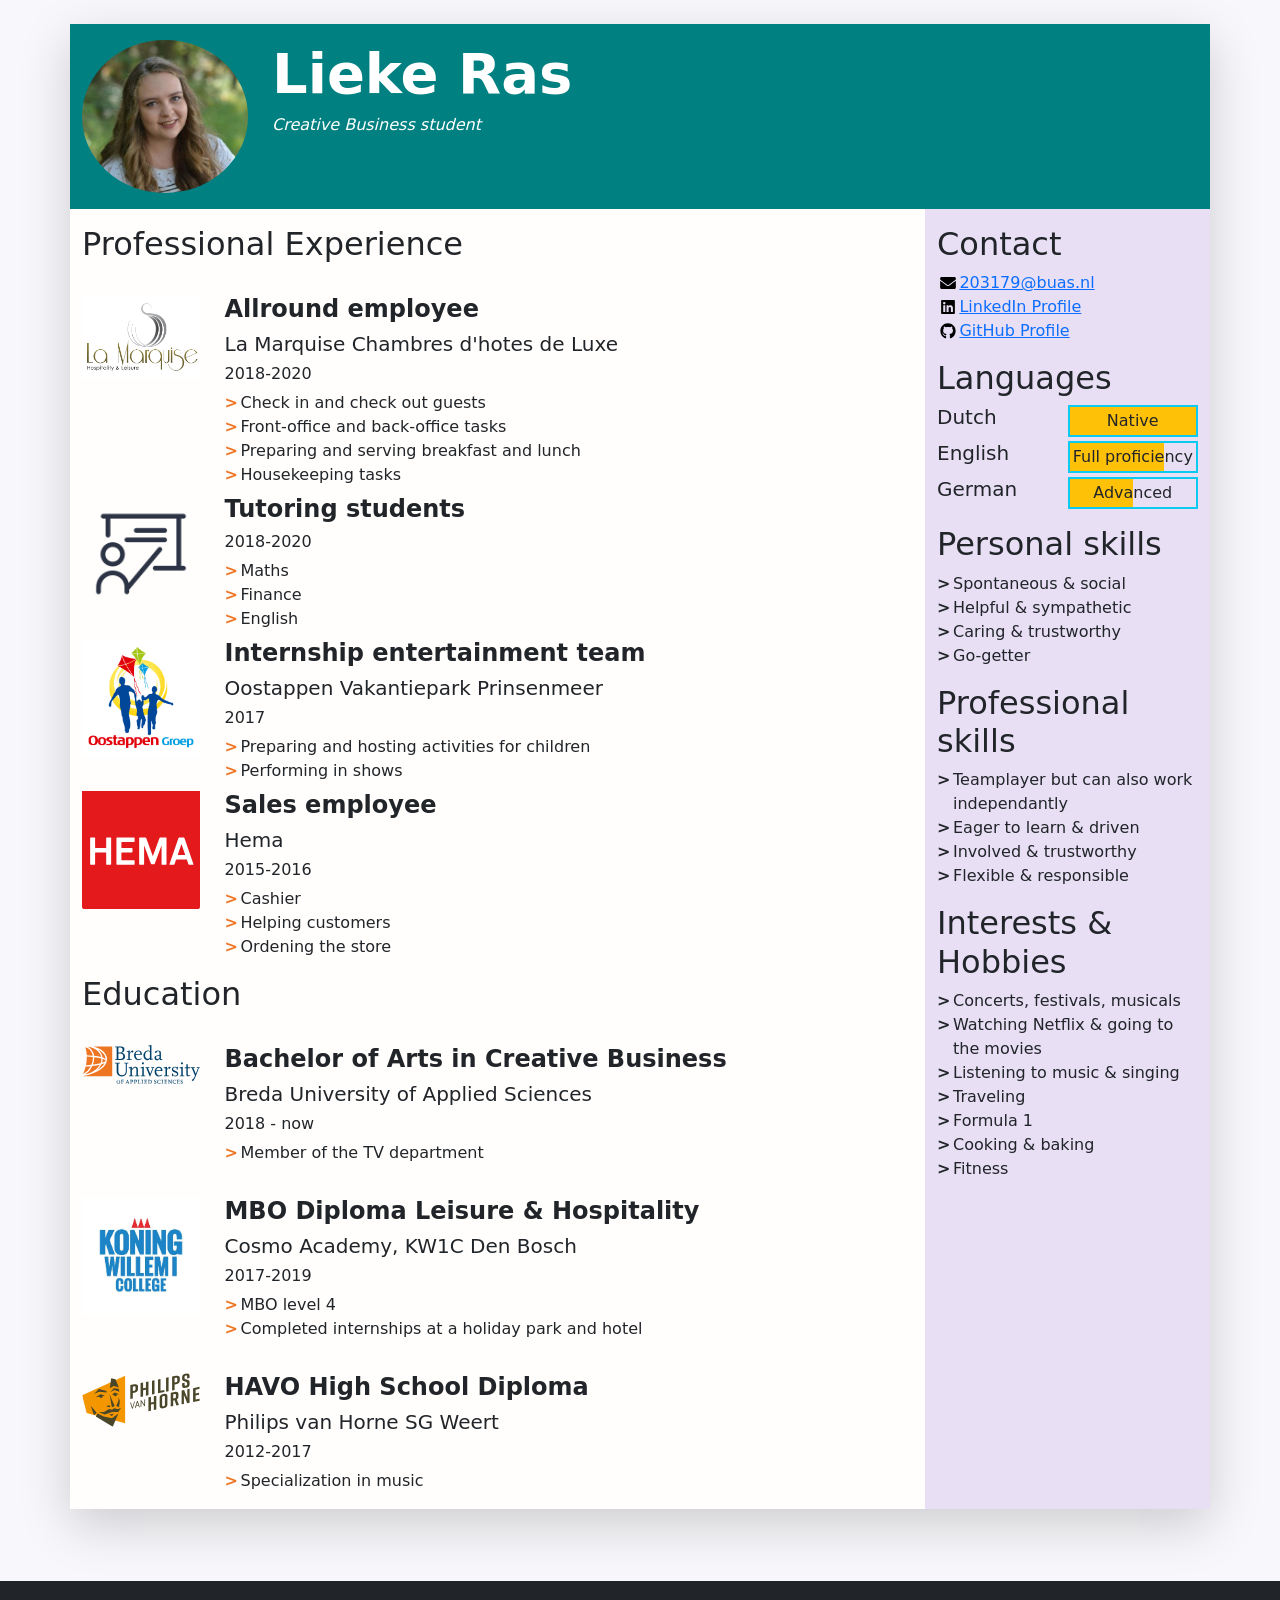
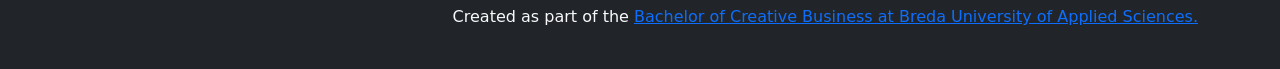
==== index.html @ f81456a2 "Fixing errors" ====
<!doctype html>
<html class="h-100" lang="en">
  
  <!-- An HTML document always starts with a "head", i.e. information about the page that isn't directly visible -->
  <head>
    <meta charset="utf-8">
    <meta name="viewport" content="width=device-width, initial-scale=1, shrink-to-fit=no">

    <!-- Links to the CSS styles from Bootstrap. -->
    <!-- -->
    <link href="https://cdn.jsdelivr.net/npm/bootstrap@5.1.0/dist/css/bootstrap.min.css" rel="stylesheet" integrity="sha384-KyZXEAg3QhqLMpG8r+8fhAXLRk2vvoC2f3B09zVXn8CA5QIVfZOJ3BCsw2P0p/We" crossorigin="anonymous">
    <!-- -->

    <!-- Links to our additional CSS styles -->
    <link rel="stylesheet" href="css/styles.css">

    <!-- Alternative CSS for demonstration purposes. You must deactivate the Bootstrap CSS to activate this one. -->
    <!-- 
    <link rel="stylesheet" href="css/alternative.css">
     -->

    <title>Lieke Ras' Resumé</title>
  </head>
  <!-- End of the head -->

  <!-- Start of the body, which contains everything visible on the page -->
  <body class="d-flex flex-column h-100 justify-content-between">

    <!--
      We use a Bootstrap container to align contents.
      The "container" class can be replaced by "container-fluid" to make a full width page.
      The "my-sm-4" class adds a margin (m) vertical (y) at sizes small (-sm-) and above, of 4 x 6 pixels
      The "resume-container" class doesn't come from Bootstrap, you can use it for your own styles
    -->
    <div class="container shadow-lg my-sm-4 resume-container">

      <!--
        <header> is a semantic element: it works exactly like <div>, but it gives information about the role of the code below.
        The "row" class is used for the Bootstrap grid.
      -->
      <header class="row resume-header justify-content-center">
        <!--
          A container to wrap around the portrait and align it. We use Bootstrap grid columns.
          This constrains the portrait to columns of decreasing sizes
        -->
        <div class="portrait-container col-5 col-sm-4 col-md-3 col-lg-2">
          <!--
            "w-100" makes sure the image takes the full width of the column it's in
            "rounded-circle" cuts a circle around the image
          -->
          <img class="w-100 rounded-circle my-3" src="images/lieke-CV-foto-goed.jpg" alt="Portrait of Lieke Ras" width="522">
        </div>
        <!--
          A container to wrap around your name and tagline. Full-width at small size, then columns of increasing size.
        -->
        <div class="col-12 col-sm-8 col-md-9 col-lg-10 my-3 header-content">
          <h1 class="fw-bolder display-4">Lieke Ras</h1>
          <h6 class="fst-italic tagline">Creative Business student</h6>
         
        </div>
      </header>

      <!--
        Another row in the Bootstrap grid, for the rest of the résumé.
        Biography and other details will be on top of each other at sizes XS and S, then next to each other.
        Use the "flex-row-reverse" class here to swap the columns around.
      -->
      <div class="row resume-bottom">

        <!--
          <main> is another semantic element. It will contain biographical info (professional experience and education).
        -->
        <main class="col-md-7 col-lg-8 col-xl-9 resume-main">

          <!--
            <section> is yet another semantic element. The first one is for professional experience.
          -->
          <section class="my-3 biography-section">
            <h2>Professional Experience</h2>
			  <br>
          
            <!--
              Each list item (li) in the unordered list (ul) below will be one job.
              "list-unstyled" is a class that hides the bullet points of a list.
            -->
            <ul class="biography-list list-unstyled">

              <!-- Top item (generally the latest or most relevant) in professional experience -->
              <li class="biography-item row mb-2">
                <!-- We're using a grid inside a grid so we can align logos and text -->
                <div class="logo-container col-3 col-sm-2 col-md-3 col-lg-2">
                  <img class="biography-logo mw-100 d-block mx-auto" src="images/employers/la-marquise.png" alt="La Marquise" width="228">
                </div>
                <div class="biography-contents col-9 col-sm-10 col-md-9 col-lg-10">
                  <h4 class="fw-bolder">Allround employee</h4>
					<h5>La Marquise Chambres d'hotes de Luxe</h5>
                  <h6>2018-2020</h6>
                  <!-- Use the list below to talk about your achievements -->
                  <ul class="biography-details list-unstyled">
                    <li>Check in and check out guests</li>
					  <li>Front-office and back-office tasks</li>
                    <li>Preparing and serving breakfast and lunch</li>
                    <li>Housekeeping tasks&nbsp; &nbsp;</li>
                  </ul>
                </div>
              </li>

              <!-- 2nd item in professional experience -->
              <li class="biography-item row mb-2">
                <div class="logo-container col-3 col-sm-2 col-md-3 col-lg-2">
                <!-- We're using a grid inside a grid so we can align logos and text -->
                  <img class="biography-logo mw-100 d-block mx-auto" src="images/employers/teacher.png" alt="Tutoring" width="512">
                </div>
                <div class="biography-contents col-9 col-sm-10 col-md-9 col-lg-10">
                  <h4 class="fw-bolder">Tutoring students&nbsp;</h4>
                  <h6>2018-2020</h6>
                  <ul class="biography-details list-unstyled">
                    <li>Maths</li>
                    <li>Finance</li>
                    <li>English</li>
                  </ul>
                </div>
              </li>
				
				<li class="biography-item row mb-2">
                <div class="logo-container col-3 col-sm-2 col-md-3 col-lg-2">
                <!-- We're using a grid inside a grid so we can align logos and text -->
                  <img class="biography-logo mw-100 d-block mx-auto" src="images/employers/Oostappen.png" alt="Oostappen" width="180">
                </div>
                <div class="biography-contents col-9 col-sm-10 col-md-9 col-lg-10">
                  <h4 class="fw-bolder">Internship entertainment team</h4>
					<h5>Oostappen Vakantiepark Prinsenmeer</h5>
                  <h6>2017&nbsp;</h6>
                  <ul class="biography-details list-unstyled">
                    <li>Preparing and hosting activities for children</li>
                    <li>Performing in shows</li>
				  </ul>
                </div>
              </li>
				<li class="biography-item row mb-2">
                <div class="logo-container col-3 col-sm-2 col-md-3 col-lg-2">
                <!-- We're using a grid inside a grid so we can align logos and text -->
                  <img class="biography-logo mw-100 d-block mx-auto" src="images/employers/HEMA_Logo.svg" alt="HEMA" width="250">
                </div>
                <div class="biography-contents col-9 col-sm-10 col-md-9 col-lg-10">
                  <h4 class="fw-bolder">Sales employee&nbsp;</h4>
					<h5>Hema</h5>
                  <h6>2015-2016&nbsp;</h6>
                  <ul class="biography-details list-unstyled">
                    <li>Cashier</li>
                    <li>Helping customers</li>
					  <li>Ordening the store</li>
				  </ul>
                </div>
              </li>	  
					  

          <!-- We're done with jobs, let's move on to schools -->

  <section class="my-3 biography-section">
            <h2>Education</h2>
           <br>
<ul class="biography-list list-unstyled">

          <!-- Top item in education. And by "top", I mean a Bachelor in Creative Business at BUas. -->
          <li class="biography-item row mb-2">
            <div class="logo-container col-3 col-sm-2 col-md-3 col-lg-2">
              <img class="biography-logo mw-100 d-block mx-auto" src="images/schools/logo-buas.svg" alt="BUas" width="120">
            </div>
            <div class="biography-contents col-9 col-sm-10 col-md-9 col-lg-10">
              <h4 class="fw fw-bolder">Bachelor of Arts in Creative Business</h4>
				<h5>Breda University of Applied Sciences</h5>
              <h6>2018 - now</h6>
              <!-- Use the list below to talk about minors, exchanges, extra-curricular activities. -->
              <ul class="biography-details list-unstyled">
                <li>Member of the TV department</li>

              </ul>
            </div>
          </li>
<br>
          <!-- 2nd item in education -->
          <li class="biography-item row mb-2">
            <div class="logo-container col-3 col-sm-2 col-md-3 col-lg-2">
              <img class="biography-logo mw-100 d-block mx-auto" src="images/schools/KW1C.jpg" alt="KW1C" width="694">
            </div>
            <div class="biography-contents col-9 col-sm-10 col-md-9 col-lg-10">
              <h4 class="fw-bolder">MBO Diploma Leisure &amp; Hospitality&nbsp;</h4>
				<h5>Cosmo Academy, KW1C Den Bosch</h5>
              <h6>2017-2019</h6>
              <ul class="biography-details list-unstyled">
                <li>MBO level 4</li>
				  <li>Completed internships at a holiday park and hotel</li>
              </ul>
            </div>
          </li>
          
			  <br>
			  <li class="biography-item row mb-2">
            <div class="logo-container col-3 col-sm-2 col-md-3 col-lg-2">
              <img class="biography-logo mw-100 d-block mx-auto" src="images/schools/philipsvanhorne-logo.svg" alt="Philips van Horne" width="545">
            </div>
            <div class="biography-contents col-9 col-sm-10 col-md-9 col-lg-10">
              <h4 class="fw-bolder">HAVO High School Diploma</h4>
				<h5>Philips van Horne SG Weert</h5>
              <h6>2012-2017</h6>
              <ul class="biography-details list-unstyled">
                <li>Specialization in music</li>
              </ul>
            </div>
          </li>
    </ul>
          </section>

          <!-- This is the end of the "Education" section -->
			  </ul>
				</section>        </main>

        <!--
          We're done with the first column.
          We now move on to the column with contact details, languages and other skills
          <aside> is also a semantic element.
        -->
        <aside class="col-md-5 col-lg-4 col-xl-3 resume-aside">

          <!-- The first block will be contact details -->
          <section class="my-3 aside-section">
            <h2>Contact</h2>
            <!--
              A list of all your contact details.
              There are more icons in the images/icons folder, have a look if you want to add your LinkedIn or TikTok profile.
              Be careful and only put channels through which you really want to be contacted.
              If your phone number is your personal one, you may want to remove it!
            -->
            <ul class="contact-list list-unstyled">
              <li class="contact-item">
                <a class="d-flex align-items-center" href="mailto:203179@buas.nl" target="_blank">
                  <img class="contact-icon" src="images/icons/envelope.svg" alt="Email">
                  203179@buas.nl
                </a>
              </li>
              <li class="contact-item">
                <a class="d-flex align-items-center" href="https://www.linkedin.com/in/lieke-ras/" target="_blank">
                  <img class="contact-icon" src="images/icons/linkedin.svg" alt="LinkedIn">
                  LinkedIn Profile
                </a>
              </li>
              <li class="contact-item">
                <a class="d-flex align-items-center" href="https://github.com/lieke99" target="_blank">
                  <img class="contact-icon" src="images/icons/github.svg" alt="GitHub">
                  GitHub Profile
                </a>
              </li>
            </ul>
          </section>

          <!-- End of contact details, moving on to languages -->

          <section class="my-3 aside-section">
            <h2>Languages</h2>
			  
            <!-- Each item in the list is a language. Modify, add or remove depending on what you speak -->
            <ul class="language-list list-unstyled">
              <li class="language-item d-flex mb-1">
                <h5 class="language-name w-50">Dutch</h5>
                <div class="language-level w-50 border border-info border-2 position-relative">
                  <!-- The div below is a progress bar. Choose between w-25, w-50, w-75 and w-100 to show your level of fluency -->
                  <div class="language-progress position-absolute bg-warning h-100 w-100"></div>
                  <h6 class="position-absolute w-100 text-center top-0 py-1">Native</h6>
                </div>
              </li>
              <li class="language-item d-flex mb-1">
                <h5 class="language-name w-50">English</h5>
                <div class="language-level w-50 border border-info border-2 position-relative">
                  <!-- The div below is a progress bar. Choose between w-25, w-50, w-75 and w-100 to show your level of fluency -->
                  <div class="language-progress position-absolute bg-warning h-100 w-75"></div>
                  <h6 class="position-absolute w-100 text-center top-0 py-1">Full proficiency</h6>
                </div>
              </li>
              <li class="language-item d-flex mb-1">
                <h5 class="language-name w-50">German</h5>
                <div class="language-level w-50 border border-info border-2 position-relative">
                  <!-- The div below is a progress bar. Choose between w-25, w-50, w-75 and w-100 to show your level of fluency -->
                  <div class="language-progress position-absolute bg-warning h-100 w-50"></div>
                  <h6 class="position-absolute w-100 text-center top-0 py-1">Advanced</h6>
                </div>
              </li>
              
            </ul>
          </section>

          <!-- End of contact details, moving on to other skills -->

          <section class="my-3 aside-section">
            <h2>Personal skills</h2>
  <ul class="skill-list list-unstyled">
              <li class="skill-item">Spontaneous &amp; social</li>
              <li class="skill-item">Helpful &amp; sympathetic&nbsp;&nbsp;</li>
              <li class="skill-item">Caring &amp; trustworthy</li>
				<li>Go-getter</li>
            </ul>
		
			  <section class="my-3 aside-section">
            <h2>Professional skills</h2>
            <ul class="skill-list list-unstyled">
              <li class="skill-item">Teamplayer but can also work independantly&nbsp;</li>
              <li class="skill-item">Eager to learn &amp; driven</li>
              <li class="skill-item">Involved &amp; trustworthy</li>
				<li>Flexible &amp; responsible</li>
            </ul>
          </section>

          <!-- End of other skills, moving on to interest and hobbies -->

          <section class="my-3 aside-section">
            <h2>Interests &amp; Hobbies</h2>
            <ul class="skill-list list-unstyled">
              <li class="skill-item">Concerts, festivals, musicals</li>
              <li class="skill-item">Watching Netflix &amp; going to the movies</li>
				<li>Listening to music & singing</li>
				<li>Traveling</li>
				<li>Formula 1</li>
				<li>Cooking & baking</li>
				<li>Fitness</li>
            </ul>
  </section>
			</section>
        </aside>
      </div>
    </div>

    <!-- And now, a footer! -->
    <footer class="bg-dark mt-sm-5 py-4 text-light">
      <p class="container text-end">
        Created as part of the <a href="https://www.buas.nl/en/programmes/creative-business" target="_blank">Bachelor of Creative Business at Breda University of Applied Sciences.</a>
      </p>
    </footer>

  </body>
</html>
---- css/styles.css ----
/* Use this file to use your own styles*/

/* Import declaration to use Google Fonts - check https://fonts.google.com/ for details */
@import url('https://fonts.googleapis.com/css2?family=Lato:ital,wght@0,400;0,700;1,400;1,700&display=swap');
@import url('https://fonts.googleapis.com/css2?family=Nunito:wght@300&display=swap');

/* Styles for the body */

body {
	font-family: Nunito
	color: #202030;
	background-color: #f8f8fc;
}

/* Styles for custom classes in the document. (There are more, try to find them out!) */

.resume-header {
    background-color: #008080;
	color: white
}

.resume-main {
	background-color: #fffefc;
}

.resume-aside {
	background-color: #E8DFF5;
}

/* Styles for lists in the document */

.biography-details li::before, .skill-list li::before {
	content: ">";
	font-weight: 800;
	display: inline-block;
	width: 1em;
	margin-left: -1em;
}

.biography-details li::before {
	color: #EE7623;
}

.biography-details li, .skill-list li {
	padding-left: 1em;
}

/* Styles for contact icons */

.contact-icon {
	height: 1em;
	flex-basis: 1.4em;
}
---- css/alternative.css ----
@import url(https://api.fontshare.com/css?f[]=telma@900&f[]=erode@1&display=swap);

/* Starting with a CSS reset */

* {
	margin: 0;
	border: 0;
	padding: 0;
	font-size: inherit;
	font-weight: inherit;
	box-sizing: border-box;
}

ol, ul {
	list-style: none;
}

/* Defining font styles for the whole body */

html {
	height: 100%;
}

body {
	font-family: "Erode", serif;
	background-color: #ffffff;
	color: #000020;
	font-size: clamp(16px, 1.5vw, 20px);
	line-height: 1.1;
	height: 100%;
}

h1, h2, h3, h4, p, li, dt {
	margin: .3em 0;
}

.resume-container {
	display: flex;
	flex-flow: row;
	margin: 0 auto;
	height: 100%;
}

.resume-bottom {
	display: flex;
	flex-flow: row wrap;
	width: 100%;
	overflow-y: auto;
}

.resume-main, .resume-aside {
	display: flex;
	flex-flow: column;
}

section {
	padding: .5em;
}

section {
	background-image: linear-gradient(to bottom, rgba(120, 120, 120, .1), transparent);
	flex: 1 0 auto;
}

footer {
	display: none;
}

/* Styles for the header (photo, tagline, etc.) */

.resume-header {
	width: 16%;
	max-width: 220px;
	min-width: 80px;
	display: flex;
	flex-flow: column;
	background-color: #301010;
	color: #f0f0f0;
	height: 100%;
	background-image: linear-gradient(to bottom, rgba(255, 255, 255, .1), transparent);
}

.portrait-container {
	margin: 10px;
	border-radius: 130px;
	background-color: rgba(120,120,120,.4);
	max-height: 30%;
}

.portrait-container img {
	border-radius: 130px;
	width: 100%;
	max-height: 100%;
}

.header-content {
	text-align: center;
	display:  flex;
	flex-flow: row;
	justify-content: center;
	overflow: hidden;
}

h1 {
	font-size: clamp(28px, 3vh, 40px);
	font-weight: 900;
	font-family:  Telma;
	writing-mode: vertical-lr;
	transform:  rotate(180deg);
}

.tagline {
	font-size: clamp(22px, 2.5vh, 30px);
	font-weight: 200;
	font-style: italic;
	margin: .6em 0;
	writing-mode: vertical-lr;
}

/* Styles for the main column */

.resume-main {
	flex: 1 1 60%;
	background-color: #f0f0f0;
}

.biography-item {
   	display: flex;
   	margin: .6em 0;
}

.logo-container {
	flex: 0 1 20%;
}

.biography-logo {
	display: block;
	margin: .6em auto .3em;
	max-width: 100%;
	max-height: 80px;
}

.biography-contents {
	flex: 1 0 80%;
	padding-left: 5px;
}

.biography-item h4 {
	font-size: 1.5em;
	font-weight: 500;
}

.biography-item h5 {
	font-size: 1.25em;
	font-weight: 300;
	margin-bottom: .5em;
}

.biography-details li::before, .skill-list li::before {
	content: "\2605";
	display: inline-block;
	width: 1em;
	margin-left: -1em;
}

.biography-details li, .skill-list li {
	padding-left: 1em;
}

h2 {
	writing-mode: vertical-lr;
	font-size: clamp(20px, 2.5vh, 36px);
	font-weight: 900;
	font-family:  Telma;
}

.resume-main h2 {
	transform:  rotate(180deg);
	float:  left;
}

.resume-main h2 + * {
	margin-left: 2.2em;
}

/* Styles for the secondary column */

.resume-aside {
	flex: 1 1 250px;
	background-color: #282840;
	color: #f0f0f0;
	display: flex;
	flex-flow: column;
}

.resume-aside a {
	color: #c0c0ff;
}

.resume-aside a:hover {
	opacity: .8;
}

.language-item {
	display: flex;
	margin: .5em 0;
}

.language-name {
	width: 50%;
}

.language-level {
	position: relative;
	font-size: .8em;
	font-weight: 600;
	width: 50%;
	height:  1.6em;
	text-align: center;
	border: 2px solid #fffff0;
	color: #000000;
	text-shadow: 1px 1px 2px #ffffff;
}

.language-level > * {
	position: absolute;
	left: 0;
	top:  0;
	height: 100%;
}

.language-progress {
	background-color: #ffff00;
}

.language-level h6 {
	width: 100%;
}

.w-25 {
	width: 25%;
}

.w-50 {
	width: 50%;
}

.w-75 {
	width: 75%;
}

.w-100 {
	width: 100%;
}

.contact-item a {
	display: flex;
	align-items: center;
}

.contact-icon {
	height: 1em;
	flex-basis: 1.4em;
	filter: invert();
}

aside h2 {
	float:  right;
}

aside h2 + * {
	margin-right: 2.2em;
}
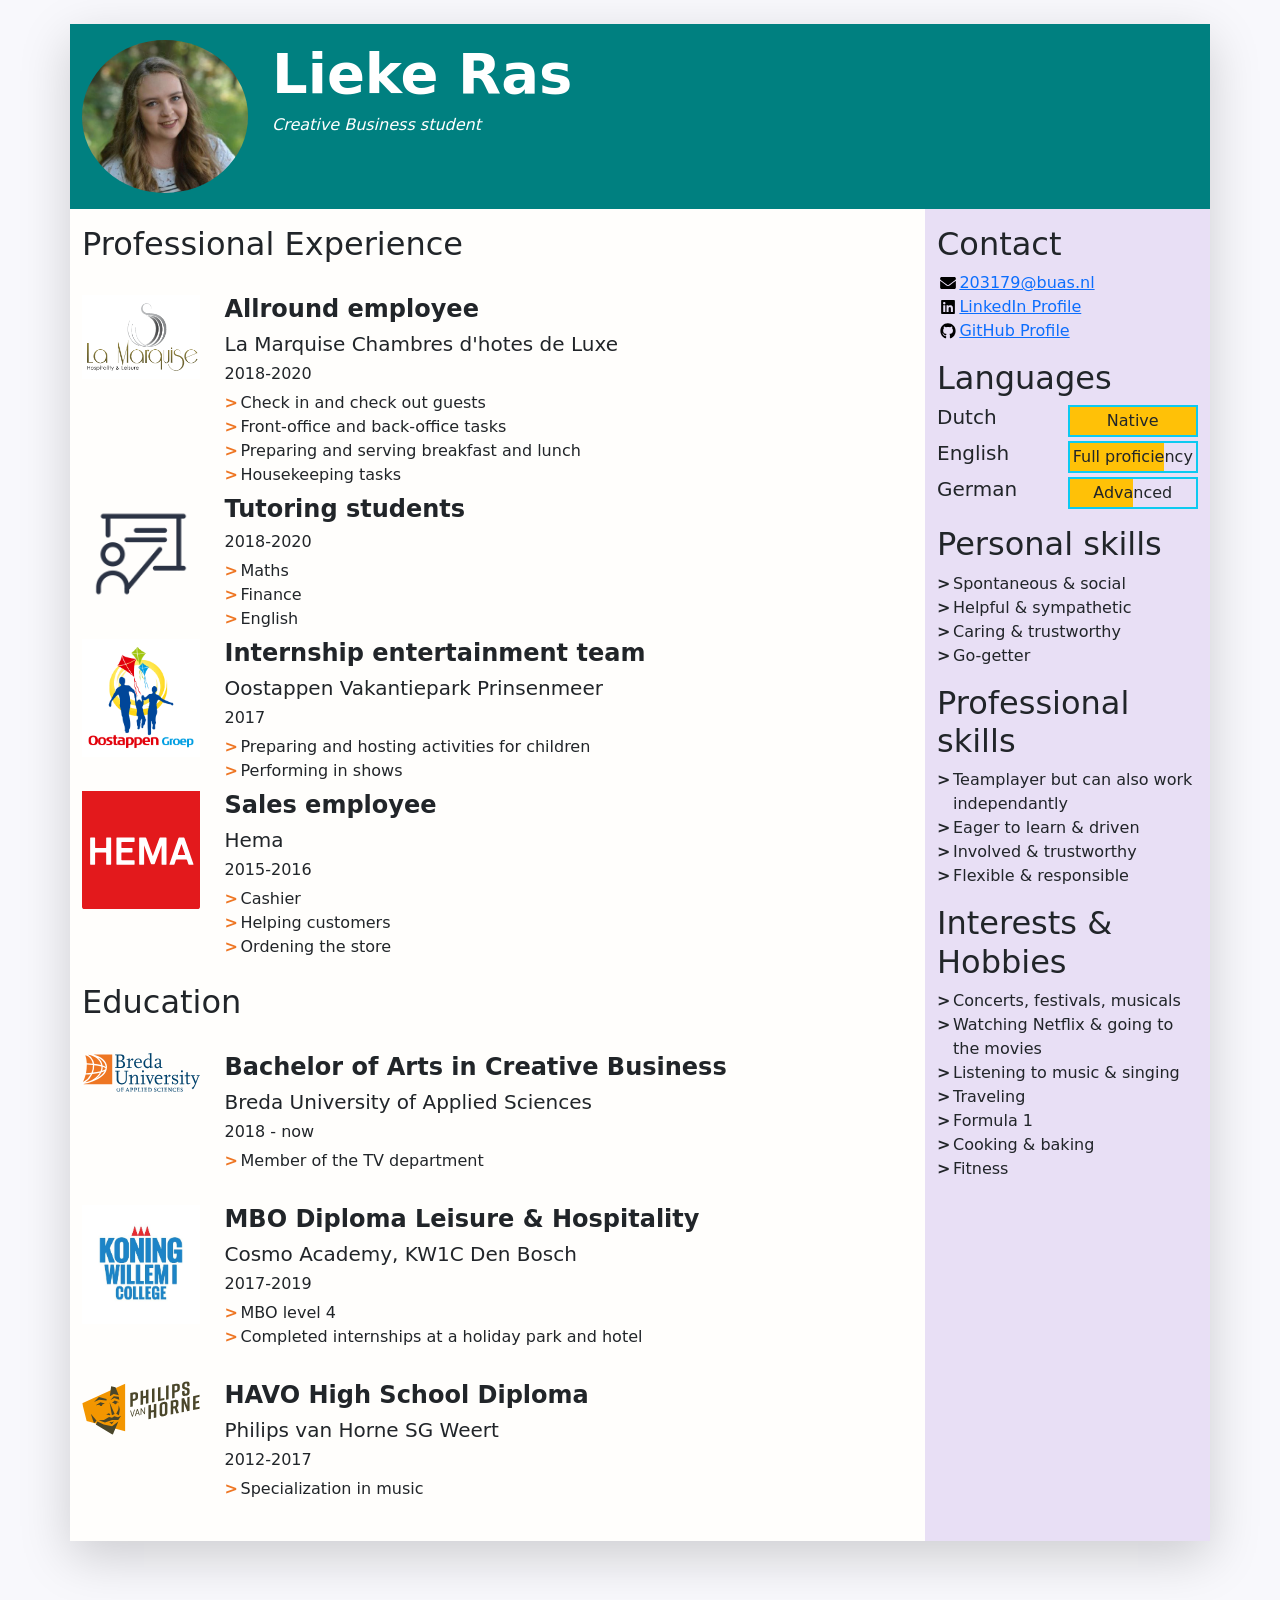
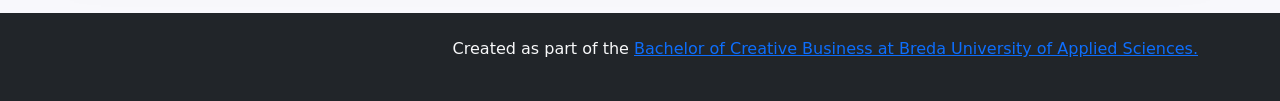
==== commit b47de8a9: "Errors" ====
--- a/index.html
+++ b/index.html
@@ -100,11 +100,10 @@
                     <li>Check in and check out guests</li>
 					  <li>Front-office and back-office tasks</li>
                     <li>Preparing and serving breakfast and lunch</li>
-                    <li>Housekeeping tasks&nbsp; &nbsp;</li>
+                    <li>Housekeeping tasks</li>
                   </ul>
                 </div>
               </li>
-
               <!-- 2nd item in professional experience -->
               <li class="biography-item row mb-2">
                 <div class="logo-container col-3 col-sm-2 col-md-3 col-lg-2">
@@ -112,7 +111,7 @@
                   <img class="biography-logo mw-100 d-block mx-auto" src="images/employers/teacher.png" alt="Tutoring" width="512">
                 </div>
                 <div class="biography-contents col-9 col-sm-10 col-md-9 col-lg-10">
-                  <h4 class="fw-bolder">Tutoring students&nbsp;</h4>
+                  <h4 class="fw-bolder">Tutoring students</h4>
                   <h6>2018-2020</h6>
                   <ul class="biography-details list-unstyled">
                     <li>Maths</li>
@@ -121,7 +120,6 @@
                   </ul>
                 </div>
               </li>
-				
 				<li class="biography-item row mb-2">
                 <div class="logo-container col-3 col-sm-2 col-md-3 col-lg-2">
                 <!-- We're using a grid inside a grid so we can align logos and text -->
@@ -143,9 +141,9 @@
                   <img class="biography-logo mw-100 d-block mx-auto" src="images/employers/HEMA_Logo.svg" alt="HEMA" width="250">
                 </div>
                 <div class="biography-contents col-9 col-sm-10 col-md-9 col-lg-10">
-                  <h4 class="fw-bolder">Sales employee&nbsp;</h4>
+                  <h4 class="fw-bolder">Sales employee</h4>
 					<h5>Hema</h5>
-                  <h6>2015-2016&nbsp;</h6>
+                  <h6>2015-2016</h6>
                   <ul class="biography-details list-unstyled">
                     <li>Cashier</li>
                     <li>Helping customers</li>
@@ -153,15 +151,12 @@
 				  </ul>
                 </div>
               </li>	  
-					  
-
           <!-- We're done with jobs, let's move on to schools -->
-
-  <section class="my-3 biography-section">
+    <div class="row resume-bottom">
+				<section class="my-3 biography-section">
             <h2>Education</h2>
            <br>
-<ul class="biography-list list-unstyled">
-
+	  <ul class="biography-list list-unstyled">
           <!-- Top item in education. And by "top", I mean a Bachelor in Creative Business at BUas. -->
           <li class="biography-item row mb-2">
             <div class="logo-container col-3 col-sm-2 col-md-3 col-lg-2">
@@ -174,7 +169,6 @@
               <!-- Use the list below to talk about minors, exchanges, extra-curricular activities. -->
               <ul class="biography-details list-unstyled">
                 <li>Member of the TV department</li>
-
               </ul>
             </div>
           </li>
@@ -185,7 +179,7 @@
               <img class="biography-logo mw-100 d-block mx-auto" src="images/schools/KW1C.jpg" alt="KW1C" width="694">
             </div>
             <div class="biography-contents col-9 col-sm-10 col-md-9 col-lg-10">
-              <h4 class="fw-bolder">MBO Diploma Leisure &amp; Hospitality&nbsp;</h4>
+              <h4 class="fw-bolder">MBO Diploma Leisure &amp; Hospitality</h4>
 				<h5>Cosmo Academy, KW1C Den Bosch</h5>
               <h6>2017-2019</h6>
               <ul class="biography-details list-unstyled">
@@ -213,7 +207,7 @@
           </section>
 
           <!-- This is the end of the "Education" section -->
-			  </ul>
+				</div> </ul>
 				</section>        </main>
 
         <!--
@@ -295,7 +289,7 @@
             <h2>Personal skills</h2>
   <ul class="skill-list list-unstyled">
               <li class="skill-item">Spontaneous &amp; social</li>
-              <li class="skill-item">Helpful &amp; sympathetic&nbsp;&nbsp;</li>
+              <li class="skill-item">Helpful &amp; sympathetic</li>
               <li class="skill-item">Caring &amp; trustworthy</li>
 				<li>Go-getter</li>
             </ul>
@@ -303,7 +297,7 @@
 			  <section class="my-3 aside-section">
             <h2>Professional skills</h2>
             <ul class="skill-list list-unstyled">
-              <li class="skill-item">Teamplayer but can also work independantly&nbsp;</li>
+              <li class="skill-item">Teamplayer but can also work independantly</li>
               <li class="skill-item">Eager to learn &amp; driven</li>
               <li class="skill-item">Involved &amp; trustworthy</li>
 				<li>Flexible &amp; responsible</li>
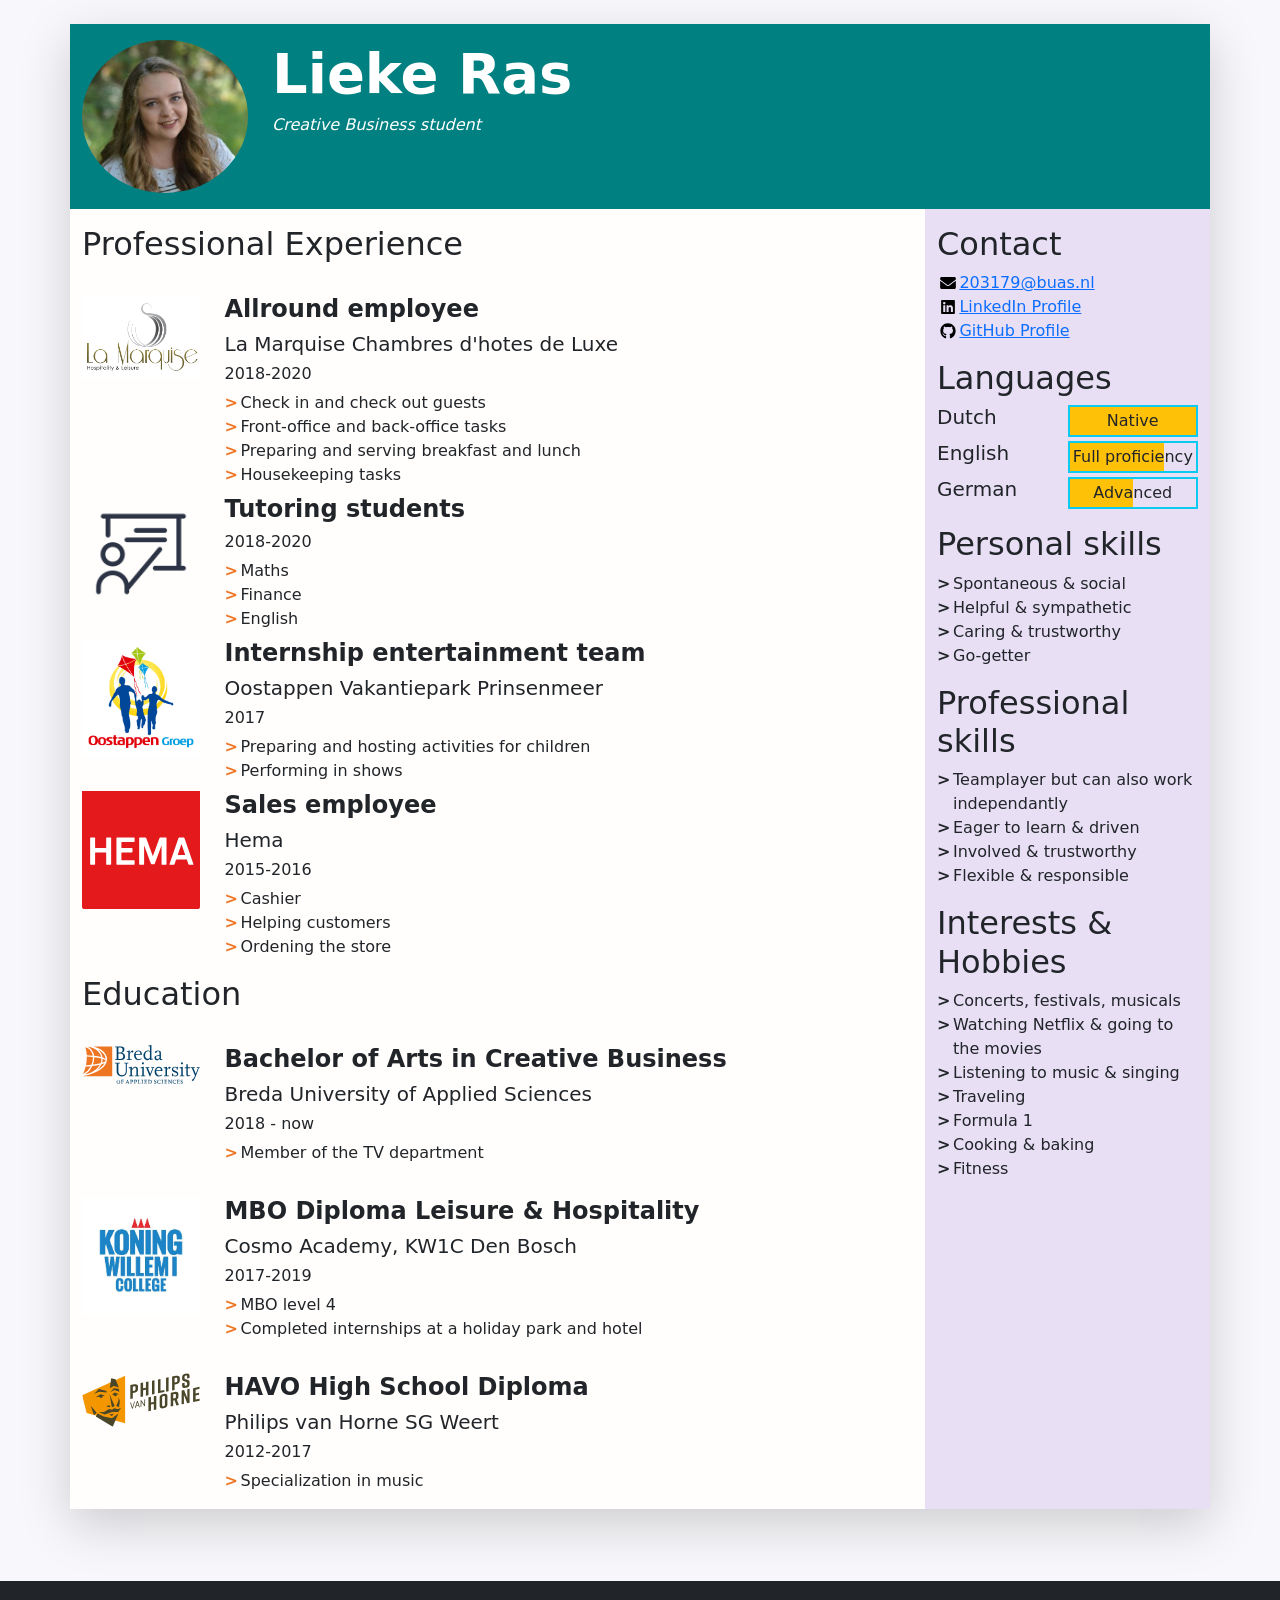
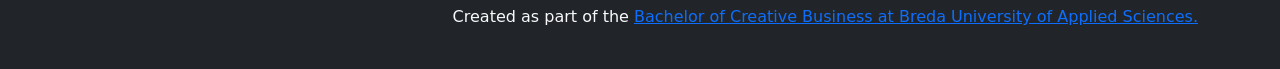
==== commit f6f9bf3a: "Trying to fix errors" ====
--- a/index.html
+++ b/index.html
@@ -152,8 +152,7 @@
                 </div>
               </li>	  
           <!-- We're done with jobs, let's move on to schools -->
-    <div class="row resume-bottom">
-				<section class="my-3 biography-section">
+ <section class="my-3 biography-section">		
             <h2>Education</h2>
            <br>
 	  <ul class="biography-list list-unstyled">
@@ -207,7 +206,7 @@
           </section>
 
           <!-- This is the end of the "Education" section -->
-				</div> </ul>
+				 </ul>
 				</section>        </main>
 
         <!--
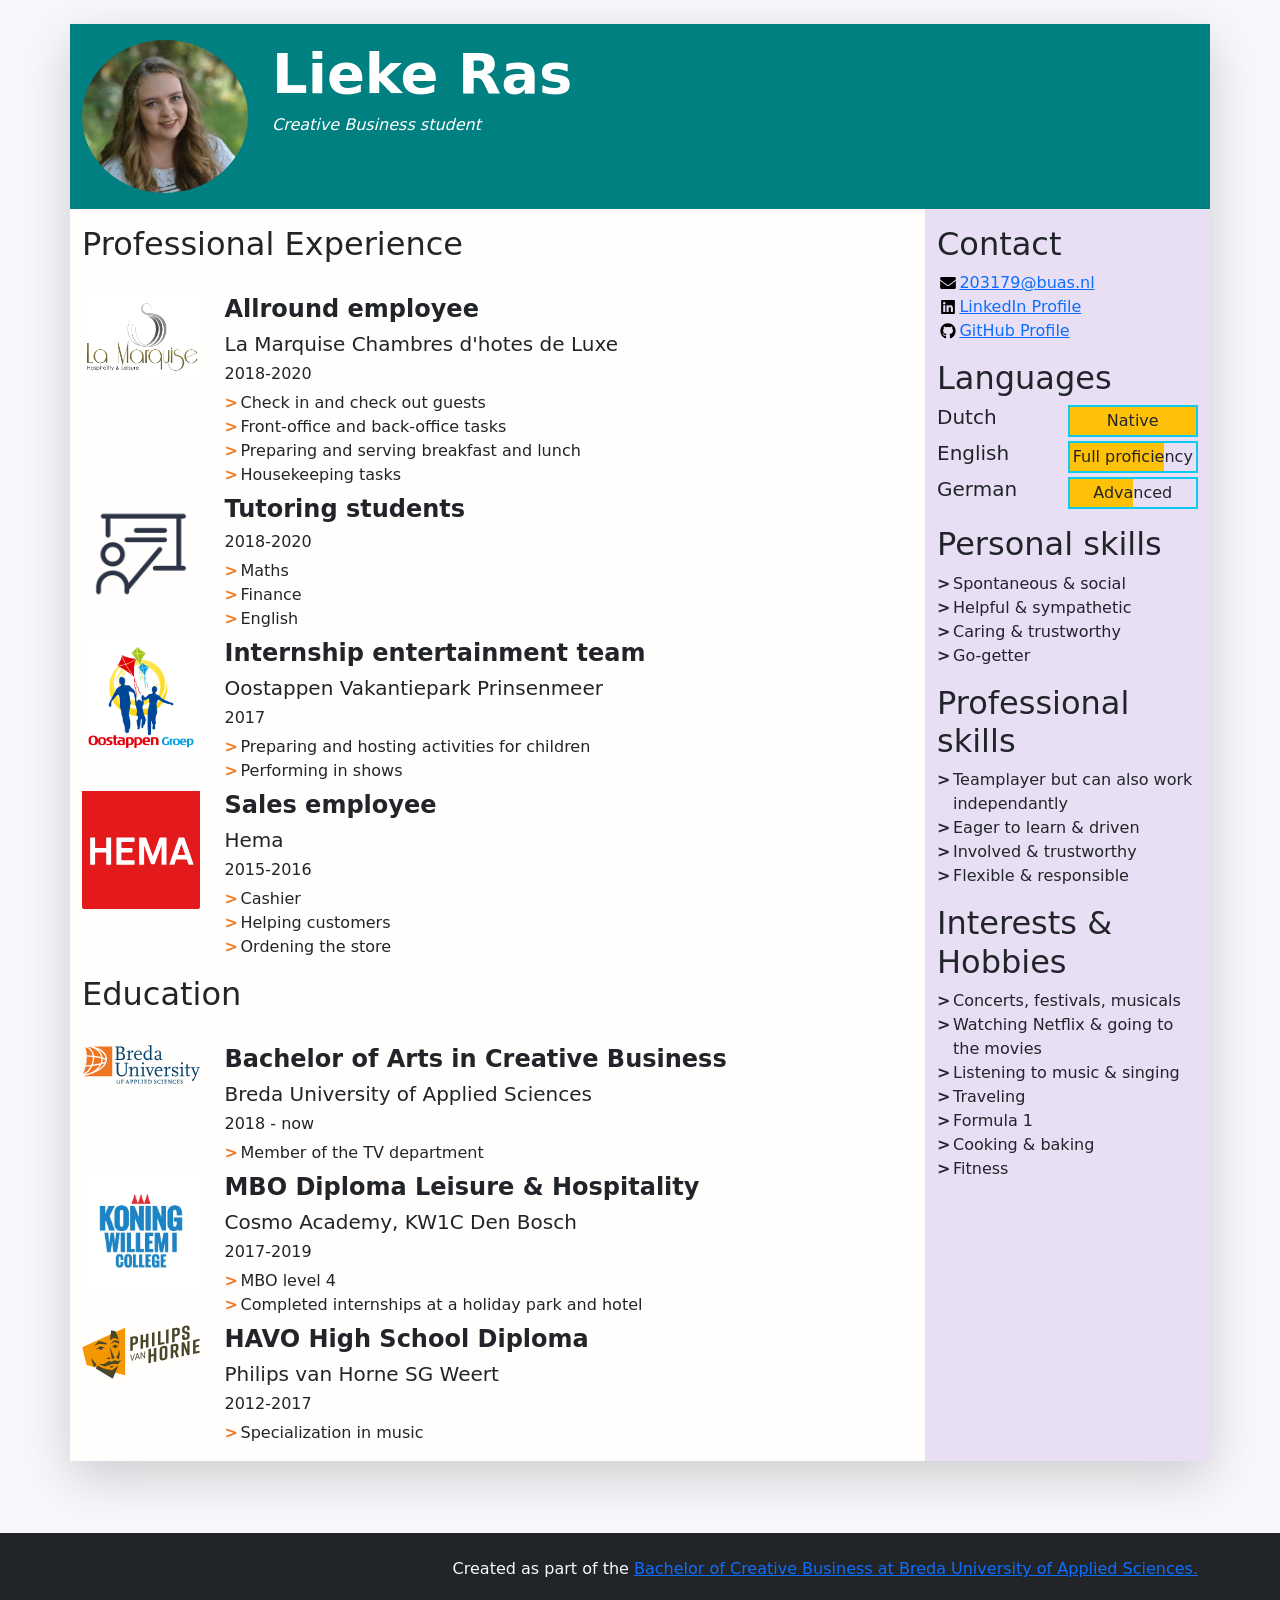
==== commit a156c18b: "Fixing errors" ====
--- a/index.html
+++ b/index.html
@@ -150,7 +150,8 @@
 					  <li>Ordening the store</li>
 				  </ul>
                 </div>
-              </li>	  
+              </li>
+				</ul>
           <!-- We're done with jobs, let's move on to schools -->
  <section class="my-3 biography-section">		
             <h2>Education</h2>
@@ -171,7 +172,6 @@
               </ul>
             </div>
           </li>
-<br>
           <!-- 2nd item in education -->
           <li class="biography-item row mb-2">
             <div class="logo-container col-3 col-sm-2 col-md-3 col-lg-2">
@@ -187,8 +187,6 @@
               </ul>
             </div>
           </li>
-          
-			  <br>
 			  <li class="biography-item row mb-2">
             <div class="logo-container col-3 col-sm-2 col-md-3 col-lg-2">
               <img class="biography-logo mw-100 d-block mx-auto" src="images/schools/philipsvanhorne-logo.svg" alt="Philips van Horne" width="545">
@@ -206,7 +204,7 @@
           </section>
 
           <!-- This is the end of the "Education" section -->
-				 </ul>
+				<ul> </ul>
 				</section>        </main>
 
         <!--
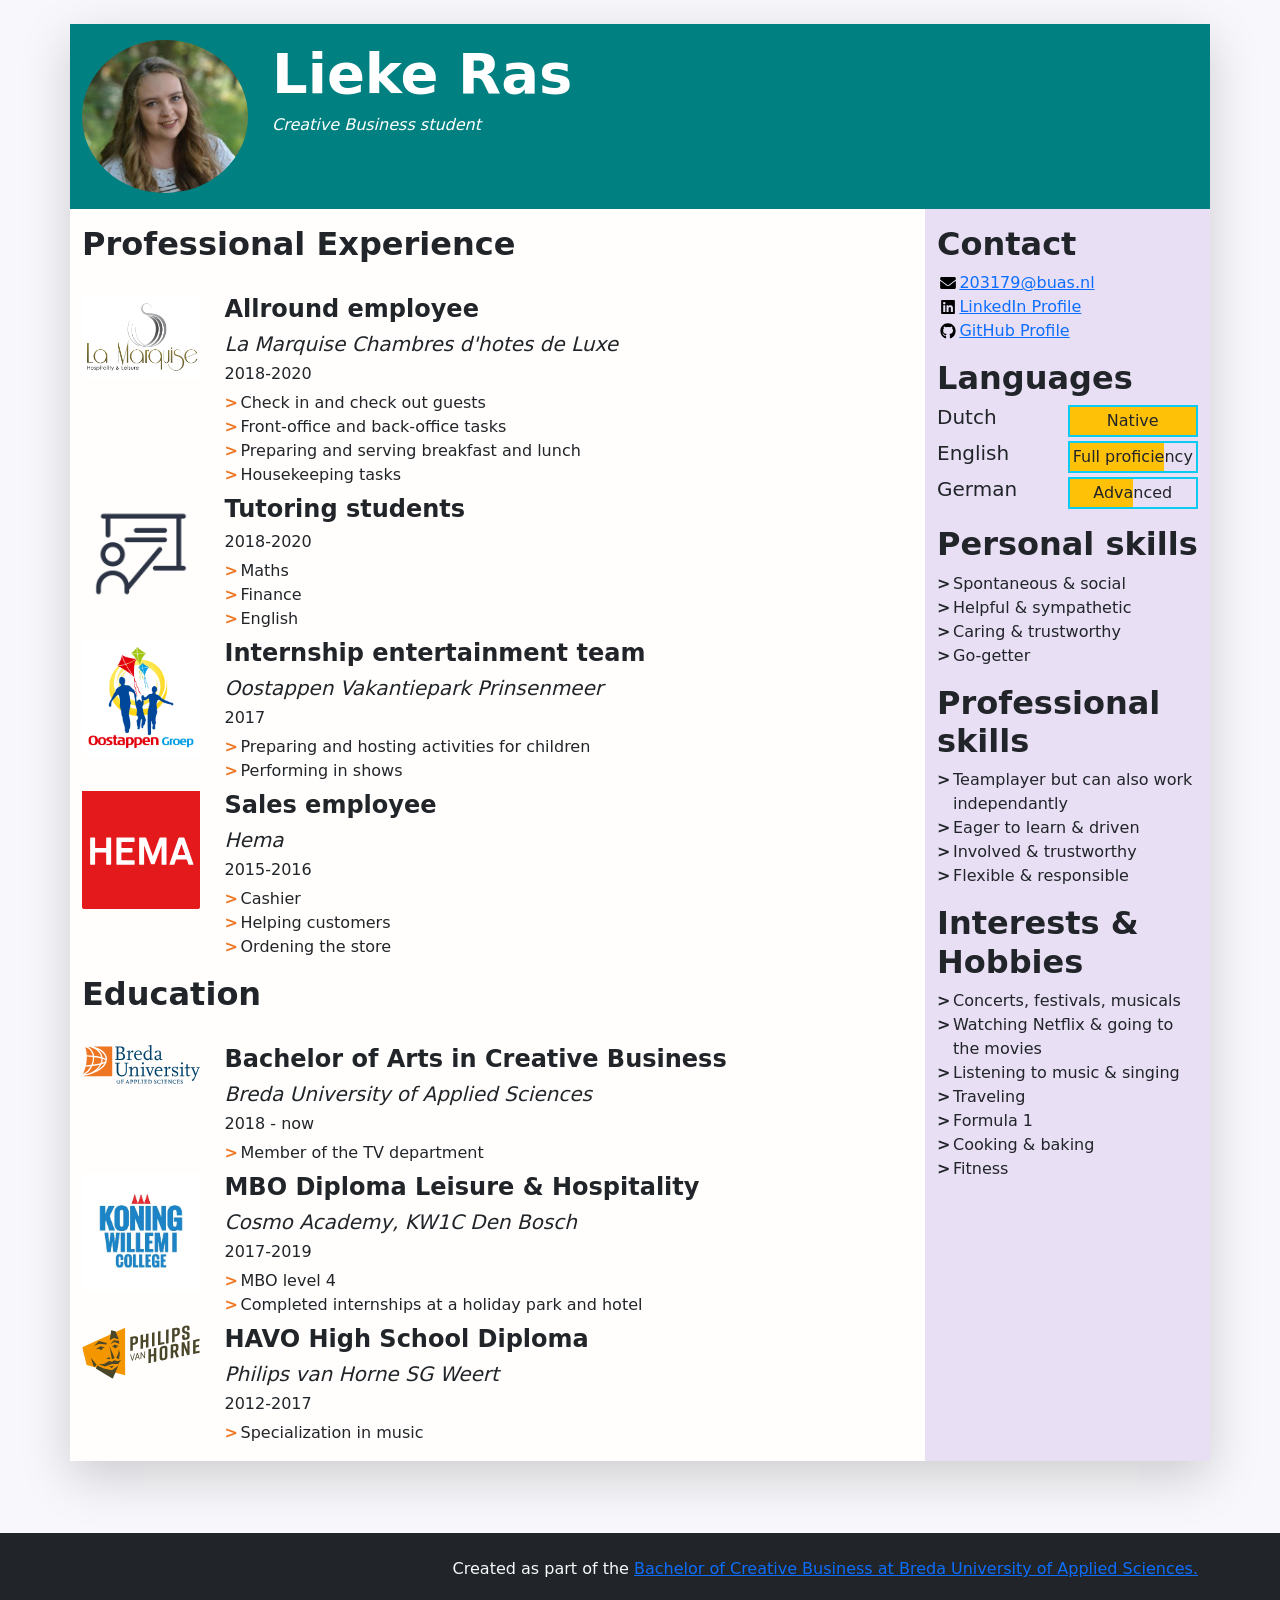
==== commit 1f075d6e: "Style changes" ====
--- a/index.html
+++ b/index.html
@@ -76,7 +76,7 @@
             <section> is yet another semantic element. The first one is for professional experience.
           -->
           <section class="my-3 biography-section">
-            <h2>Professional Experience</h2>
+            <h2 class="fw-bold">Professional Experience</h2>
 			  <br>
           
             <!--
@@ -93,8 +93,8 @@
                 </div>
                 <div class="biography-contents col-9 col-sm-10 col-md-9 col-lg-10">
                   <h4 class="fw-bolder">Allround employee</h4>
-					<h5>La Marquise Chambres d'hotes de Luxe</h5>
-                  <h6>2018-2020</h6>
+					<h5 class="fst-italic fw-light">La Marquise Chambres d'hotes de Luxe</h5>
+                  <h6 class="fw-light">2018-2020</h6>
                   <!-- Use the list below to talk about your achievements -->
                   <ul class="biography-details list-unstyled">
                     <li>Check in and check out guests</li>
@@ -112,7 +112,7 @@
                 </div>
                 <div class="biography-contents col-9 col-sm-10 col-md-9 col-lg-10">
                   <h4 class="fw-bolder">Tutoring students</h4>
-                  <h6>2018-2020</h6>
+                  <h6 class="fw-light">2018-2020</h6>
                   <ul class="biography-details list-unstyled">
                     <li>Maths</li>
                     <li>Finance</li>
@@ -127,8 +127,8 @@
                 </div>
                 <div class="biography-contents col-9 col-sm-10 col-md-9 col-lg-10">
                   <h4 class="fw-bolder">Internship entertainment team</h4>
-					<h5>Oostappen Vakantiepark Prinsenmeer</h5>
-                  <h6>2017&nbsp;</h6>
+					<h5 class="fst-italic fw-light">Oostappen Vakantiepark Prinsenmeer</h5>
+                  <h6 class="fw-light">2017</h6>
                   <ul class="biography-details list-unstyled">
                     <li>Preparing and hosting activities for children</li>
                     <li>Performing in shows</li>
@@ -142,8 +142,8 @@
                 </div>
                 <div class="biography-contents col-9 col-sm-10 col-md-9 col-lg-10">
                   <h4 class="fw-bolder">Sales employee</h4>
-					<h5>Hema</h5>
-                  <h6>2015-2016</h6>
+					<h5 class="fst-italic fw-light">Hema</h5>
+                  <h6 class="fw-light">2015-2016</h6>
                   <ul class="biography-details list-unstyled">
                     <li>Cashier</li>
                     <li>Helping customers</li>
@@ -154,7 +154,7 @@
 				</ul>
           <!-- We're done with jobs, let's move on to schools -->
  <section class="my-3 biography-section">		
-            <h2>Education</h2>
+            <h2 class="fw-bold">Education</h2>
            <br>
 	  <ul class="biography-list list-unstyled">
           <!-- Top item in education. And by "top", I mean a Bachelor in Creative Business at BUas. -->
@@ -164,8 +164,8 @@
             </div>
             <div class="biography-contents col-9 col-sm-10 col-md-9 col-lg-10">
               <h4 class="fw fw-bolder">Bachelor of Arts in Creative Business</h4>
-				<h5>Breda University of Applied Sciences</h5>
-              <h6>2018 - now</h6>
+				<h5 class="fst-italic fw-light">Breda University of Applied Sciences</h5>
+              <h6 class="fw-light">2018 - now</h6>
               <!-- Use the list below to talk about minors, exchanges, extra-curricular activities. -->
               <ul class="biography-details list-unstyled">
                 <li>Member of the TV department</li>
@@ -179,8 +179,8 @@
             </div>
             <div class="biography-contents col-9 col-sm-10 col-md-9 col-lg-10">
               <h4 class="fw-bolder">MBO Diploma Leisure &amp; Hospitality</h4>
-				<h5>Cosmo Academy, KW1C Den Bosch</h5>
-              <h6>2017-2019</h6>
+				<h5 class="fst-italic fw-light">Cosmo Academy, KW1C Den Bosch</h5>
+              <h6 class="fw-light">2017-2019</h6>
               <ul class="biography-details list-unstyled">
                 <li>MBO level 4</li>
 				  <li>Completed internships at a holiday park and hotel</li>
@@ -193,8 +193,8 @@
             </div>
             <div class="biography-contents col-9 col-sm-10 col-md-9 col-lg-10">
               <h4 class="fw-bolder">HAVO High School Diploma</h4>
-				<h5>Philips van Horne SG Weert</h5>
-              <h6>2012-2017</h6>
+				<h5 class="fst-italic fw-light">Philips van Horne SG Weert</h5>
+              <h6 class="fw-light">2012-2017</h6>
               <ul class="biography-details list-unstyled">
                 <li>Specialization in music</li>
               </ul>
@@ -216,7 +216,7 @@
 
           <!-- The first block will be contact details -->
           <section class="my-3 aside-section">
-            <h2>Contact</h2>
+            <h2 class="fw-bold">Contact</h2>
             <!--
               A list of all your contact details.
               There are more icons in the images/icons folder, have a look if you want to add your LinkedIn or TikTok profile.
@@ -248,12 +248,12 @@
           <!-- End of contact details, moving on to languages -->
 
           <section class="my-3 aside-section">
-            <h2>Languages</h2>
+            <h2 class="fw-bold">Languages</h2>
 			  
             <!-- Each item in the list is a language. Modify, add or remove depending on what you speak -->
             <ul class="language-list list-unstyled">
               <li class="language-item d-flex mb-1">
-                <h5 class="language-name w-50">Dutch</h5>
+                <h5 class="language-name w-50 fw-light">Dutch</h5>
                 <div class="language-level w-50 border border-info border-2 position-relative">
                   <!-- The div below is a progress bar. Choose between w-25, w-50, w-75 and w-100 to show your level of fluency -->
                   <div class="language-progress position-absolute bg-warning h-100 w-100"></div>
@@ -261,7 +261,7 @@
                 </div>
               </li>
               <li class="language-item d-flex mb-1">
-                <h5 class="language-name w-50">English</h5>
+                <h5 class="language-name w-50 fw-light">English</h5>
                 <div class="language-level w-50 border border-info border-2 position-relative">
                   <!-- The div below is a progress bar. Choose between w-25, w-50, w-75 and w-100 to show your level of fluency -->
                   <div class="language-progress position-absolute bg-warning h-100 w-75"></div>
@@ -269,7 +269,7 @@
                 </div>
               </li>
               <li class="language-item d-flex mb-1">
-                <h5 class="language-name w-50">German</h5>
+                <h5 class="language-name w-50 fw-light">German</h5>
                 <div class="language-level w-50 border border-info border-2 position-relative">
                   <!-- The div below is a progress bar. Choose between w-25, w-50, w-75 and w-100 to show your level of fluency -->
                   <div class="language-progress position-absolute bg-warning h-100 w-50"></div>
@@ -283,7 +283,7 @@
           <!-- End of contact details, moving on to other skills -->
 
           <section class="my-3 aside-section">
-            <h2>Personal skills</h2>
+            <h2 class="fw-bold">Personal skills</h2>
   <ul class="skill-list list-unstyled">
               <li class="skill-item">Spontaneous &amp; social</li>
               <li class="skill-item">Helpful &amp; sympathetic</li>
@@ -292,7 +292,7 @@
             </ul>
 		
 			  <section class="my-3 aside-section">
-            <h2>Professional skills</h2>
+            <h2 class="fw-bold">Professional skills</h2>
             <ul class="skill-list list-unstyled">
               <li class="skill-item">Teamplayer but can also work independantly</li>
               <li class="skill-item">Eager to learn &amp; driven</li>
@@ -304,7 +304,7 @@
           <!-- End of other skills, moving on to interest and hobbies -->
 
           <section class="my-3 aside-section">
-            <h2>Interests &amp; Hobbies</h2>
+            <h2 class="fw-bold">Interests &amp; Hobbies</h2>
             <ul class="skill-list list-unstyled">
               <li class="skill-item">Concerts, festivals, musicals</li>
               <li class="skill-item">Watching Netflix &amp; going to the movies</li>
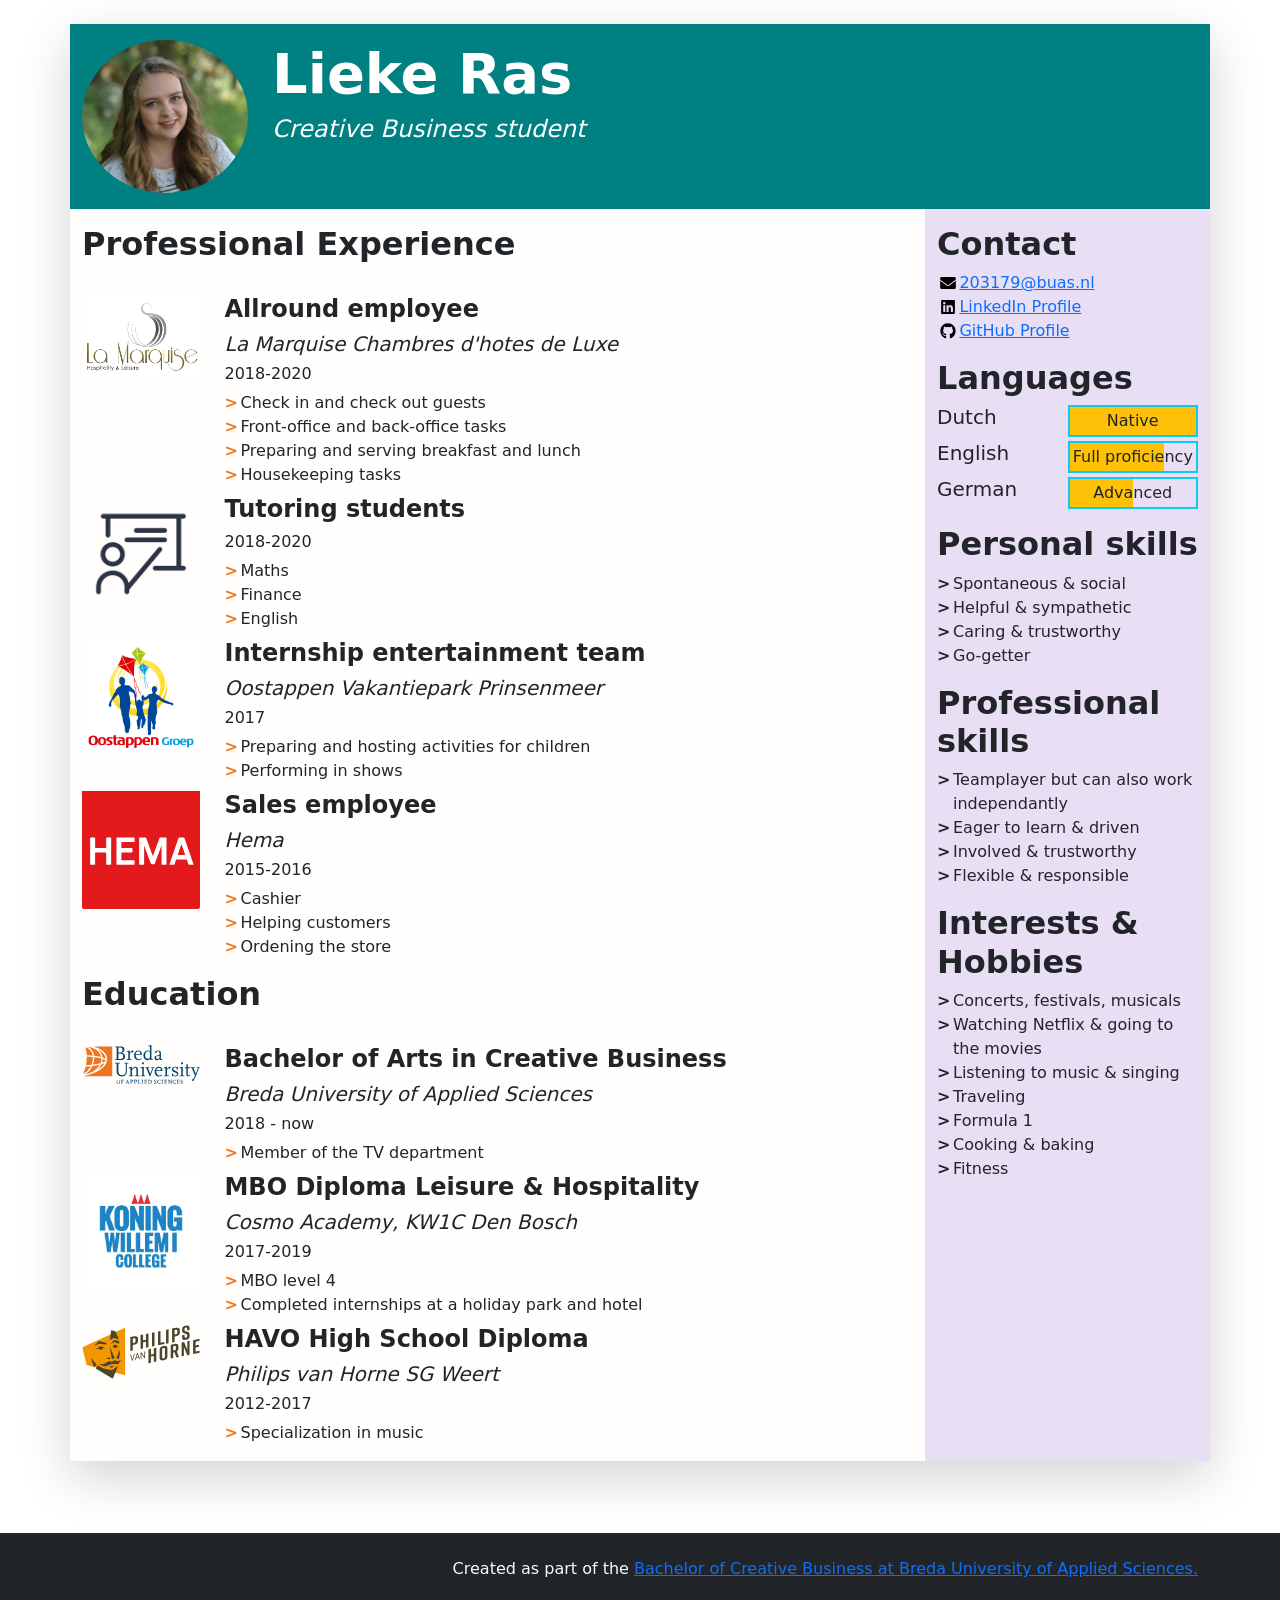
==== commit 4a205a7b: "Fixing CSS error" ====
--- a/index.html
+++ b/index.html
@@ -55,7 +55,7 @@
         -->
         <div class="col-12 col-sm-8 col-md-9 col-lg-10 my-3 header-content">
           <h1 class="fw-bolder display-4">Lieke Ras</h1>
-          <h6 class="fst-italic tagline">Creative Business student</h6>
+          <h4 class="fst-italic tagline">Creative Business student</h4>
          
         </div>
       </header>
--- a/css/styles.css
+++ b/css/styles.css
@@ -1,13 +1,12 @@
 /* Use this file to use your own styles*/
 
 /* Import declaration to use Google Fonts - check https://fonts.google.com/ for details */
-@import url('https://fonts.googleapis.com/css2?family=Lato:ital,wght@0,400;0,700;1,400;1,700&display=swap');
 @import url('https://fonts.googleapis.com/css2?family=Nunito:wght@300&display=swap');
 
 /* Styles for the body */
 
-body {
-	font-family: Nunito
+.body {
+font-family: Nunito;
 	color: #202030;
 	background-color: #f8f8fc;
 }
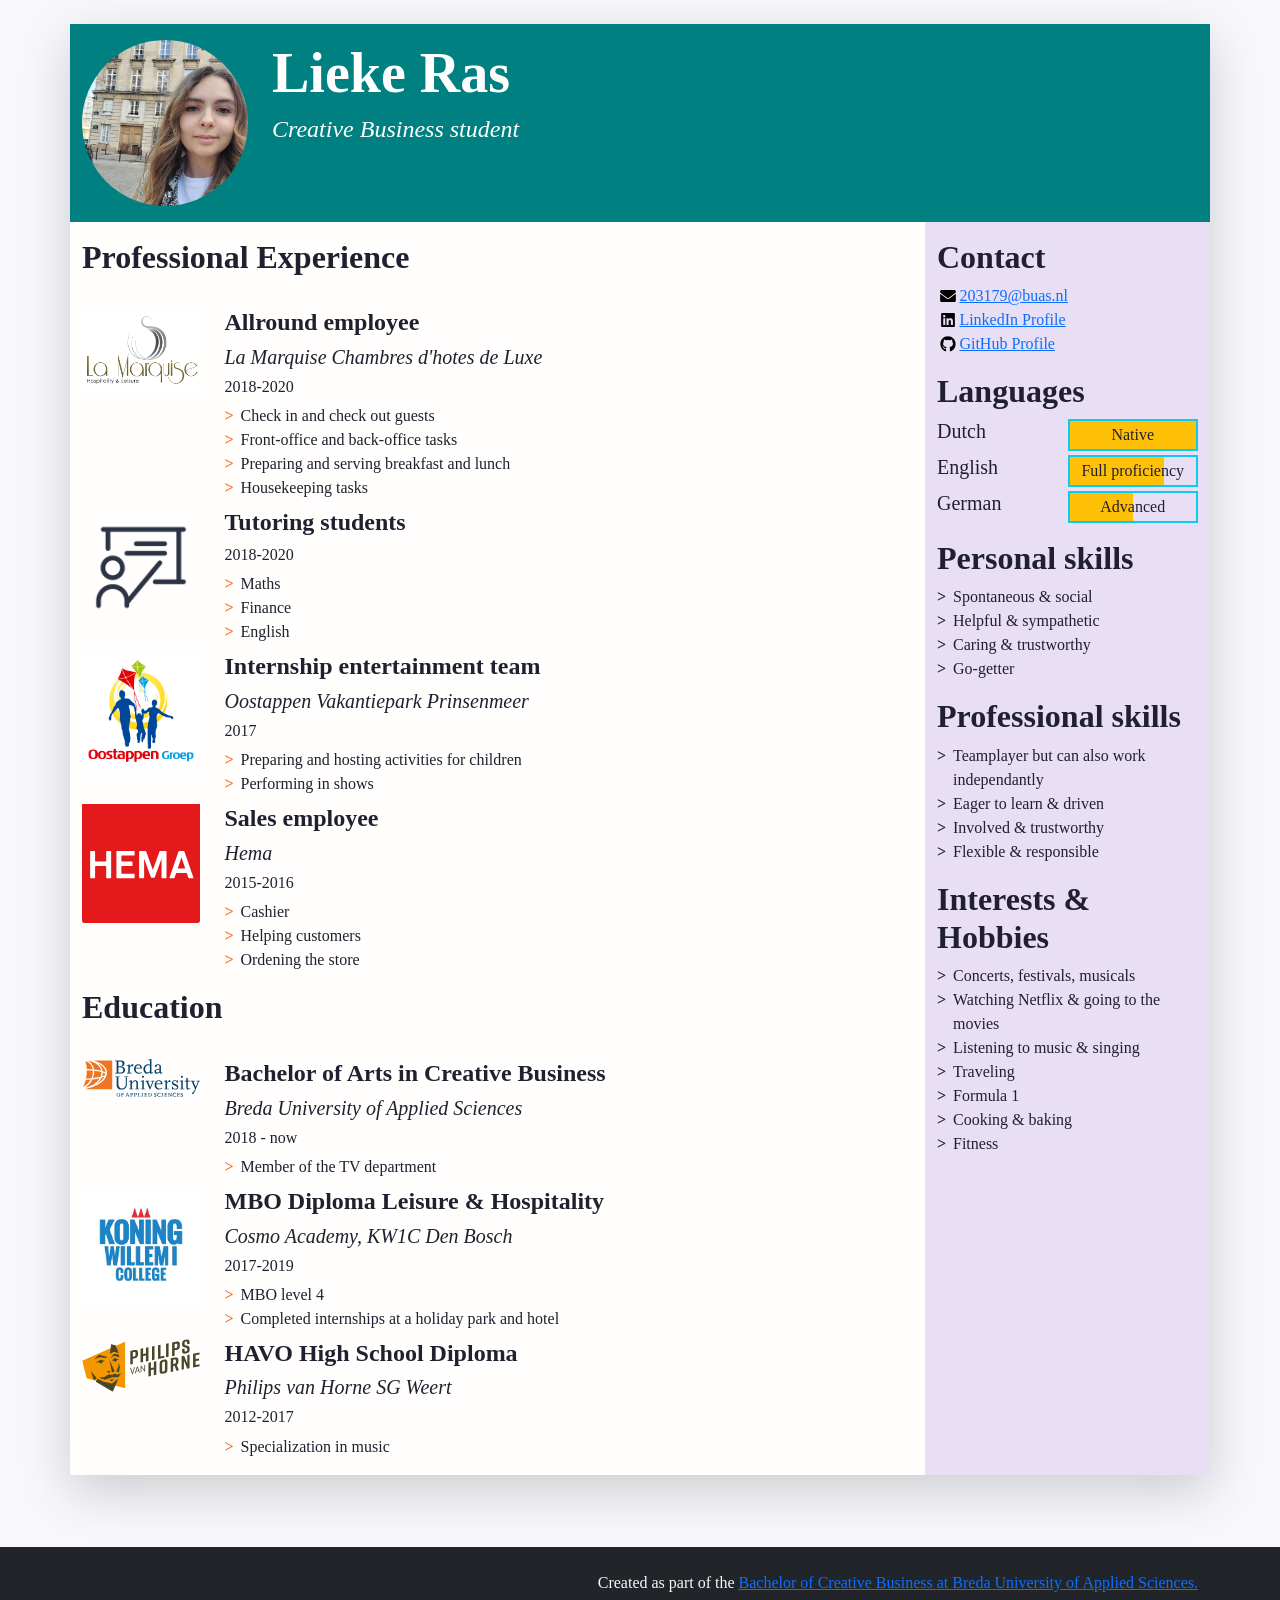
==== commit 142e4ccf: "Changed picture" ====
--- a/index.html
+++ b/index.html
@@ -48,7 +48,7 @@
             "w-100" makes sure the image takes the full width of the column it's in
             "rounded-circle" cuts a circle around the image
           -->
-          <img class="w-100 rounded-circle my-3" src="images/lieke-CV-foto-goed.jpg" alt="Portrait of Lieke Ras" width="522">
+          <img class="w-100 rounded-circle my-3" src="images/Picture-Lieke.jpg" alt="Portrait of Lieke Ras" width="522">
         </div>
         <!--
           A container to wrap around your name and tagline. Full-width at small size, then columns of increasing size.
--- a/css/styles.css
+++ b/css/styles.css
@@ -5,7 +5,7 @@
 
 /* Styles for the body */
 
-.body {
+body {
 font-family: Nunito;
 	color: #202030;
 	background-color: #f8f8fc;
